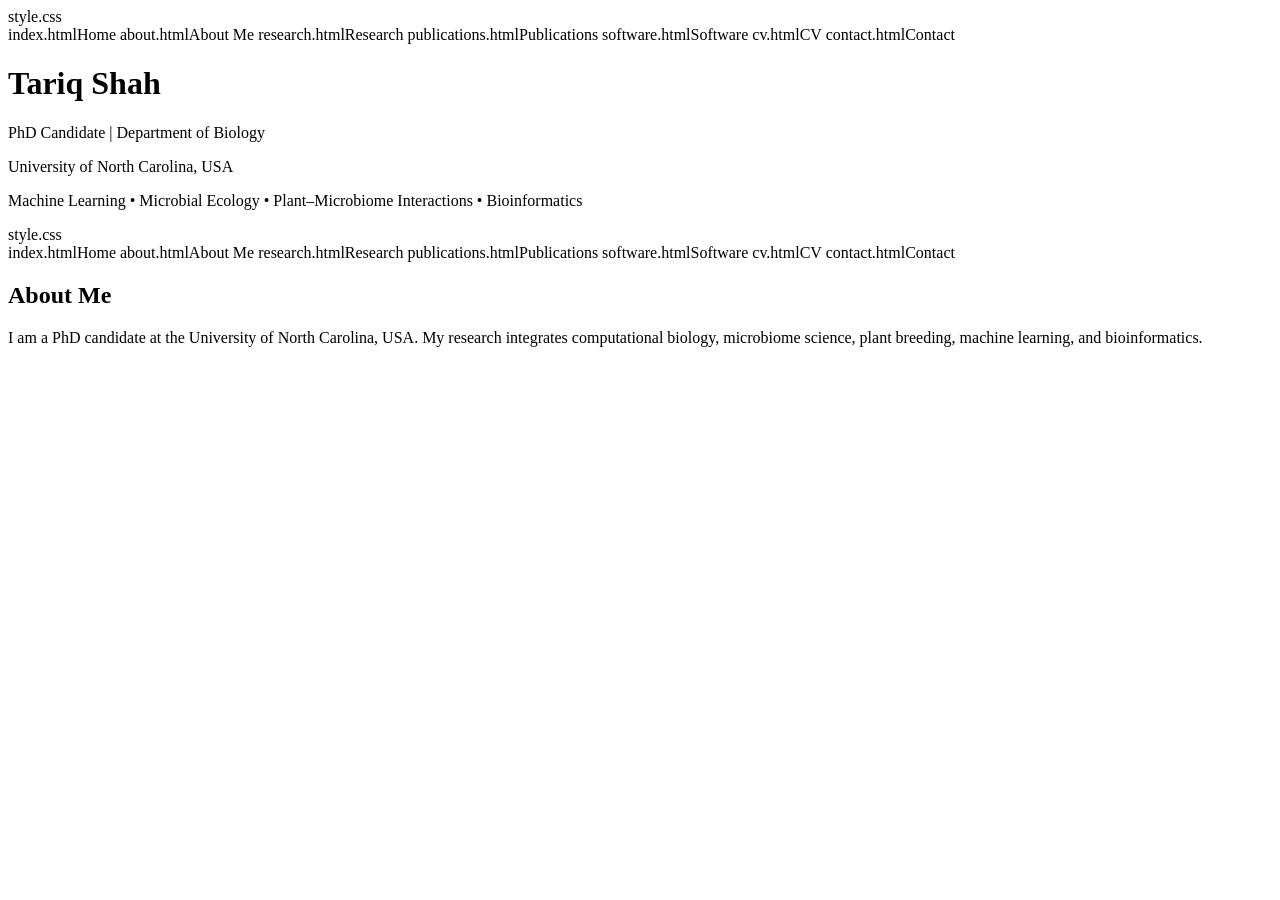
==== index.html @ 547ec98b "Update index.html" ====
<!DOCTYPE html>
<html>

<head>
<title>Tariq Shah</title>
style.css
</head>

<body>

<div class="navbar">

index.htmlHome</a>

about.htmlAbout Me</a>

research.htmlResearch</a>

publications.htmlPublications</a>

software.htmlSoftware</a>

cv.htmlCV</a>

contact.htmlContact</a>

</div>

<div class="container">

<h1>Tariq Shah</h1>

<p>
PhD Candidate | Department of Biology
</p>

<p>
University of North Carolina, USA
</p>

<p>
Machine Learning • Microbial Ecology • Plant–Microbiome Interactions • Bioinformatics
</p>

</div>

</body>
</html>

<!DOCTYPE html>
<html>

<head>
<title>About</title>
style.css
</head>

<body>

<div class="navbar">
index.htmlHome</a>
about.htmlAbout Me</a>
research.htmlResearch</a>
publications.htmlPublications</a>
software.htmlSoftware</a>
cv.htmlCV</a>
contact.htmlContact</a>
</div>

<div class="container">

<h2>About Me</h2>

<p>
I am a PhD candidate at the University of North Carolina, USA.
My research integrates computational biology, microbiome science,
plant breeding, machine learning, and bioinformatics.
</p>

</div>

</body>
</html>
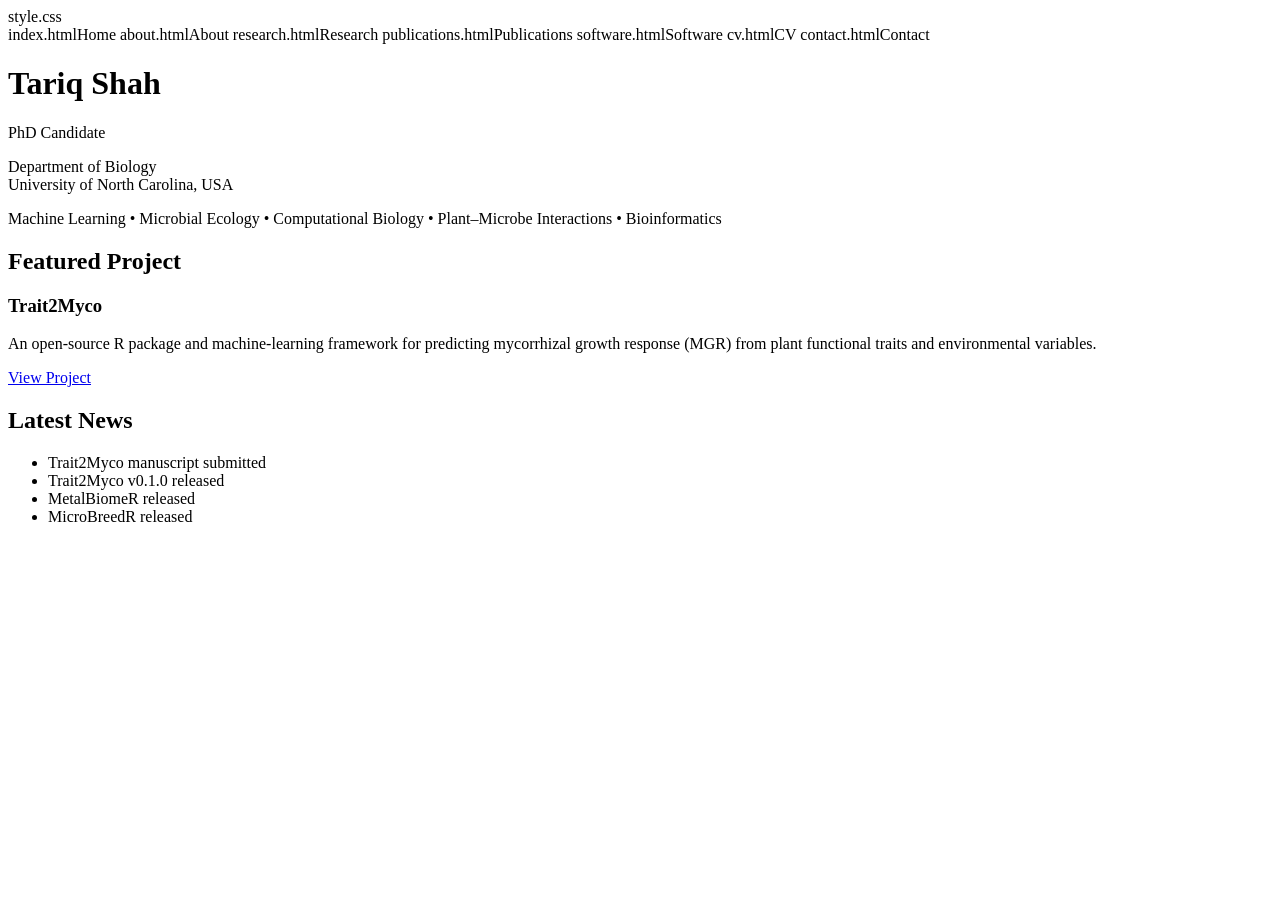
==== commit 0d0a84bb: "Update index.html" ====
--- a/index.html
+++ b/index.html
@@ -9,57 +9,8 @@
 <body>
 
 <div class="navbar">
-
 index.htmlHome</a>
-
-about.htmlAbout Me</a>
-
-research.htmlResearch</a>
-
-publications.htmlPublications</a>
-
-software.htmlSoftware</a>
-
-cv.htmlCV</a>
-
-contact.htmlContact</a>
-
-</div>
-
-<div class="container">
-
-<h1>Tariq Shah</h1>
-
-<p>
-PhD Candidate | Department of Biology
-</p>
-
-<p>
-University of North Carolina, USA
-</p>
-
-<p>
-Machine Learning • Microbial Ecology • Plant–Microbiome Interactions • Bioinformatics
-</p>
-
-</div>
-
-</body>
-</html>
-
-<!DOCTYPE html>
-<html>
-
-<head>
-<title>About</title>
-style.css
-</head>
-
-<body>
-
-<div class="navbar">
-index.htmlHome</a>
-about.htmlAbout Me</a>
+about.htmlAbout</a>
 research.htmlResearch</a>
 publications.htmlPublications</a>
 software.htmlSoftware</a>
@@ -69,16 +20,52 @@
 
 <div class="container">
 
-<h2>About Me</h2>
+<h1>Tariq Shah</h1>
 
 <p>
-I am a PhD candidate at the University of North Carolina, USA.
-My research integrates computational biology, microbiome science,
-plant breeding, machine learning, and bioinformatics.
+PhD Candidate
 </p>
+
+<p>
+Department of Biology<br>
+University of North Carolina, USA
+</p>
+
+<p>
+Machine Learning • Microbial Ecology • Computational Biology •
+Plant–Microbe Interactions • Bioinformatics
+</p>
+
+<h2>Featured Project</h2>
+
+<div class="card">
+
+<h3>Trait2Myco</h3>
+
+<p>
+An open-source R package and machine-learning framework
+for predicting mycorrhizal growth response (MGR)
+from plant functional traits and environmental variables.
+</p>
+
+<p>
+<a href="https://github.com/tariq6640/Trait2Myco">
+View Project
+</a>
+</p>
+
+</div>
+
+<h2>Latest News</h2>
+
+<ul>
+<li>Trait2Myco manuscript submitted</li>
+<li>Trait2Myco v0.1.0 released</li>
+<li>MetalBiomeR released</li>
+<li>MicroBreedR released</li>
+</ul>
 
 </div>
 
 </body>
 </html>
-
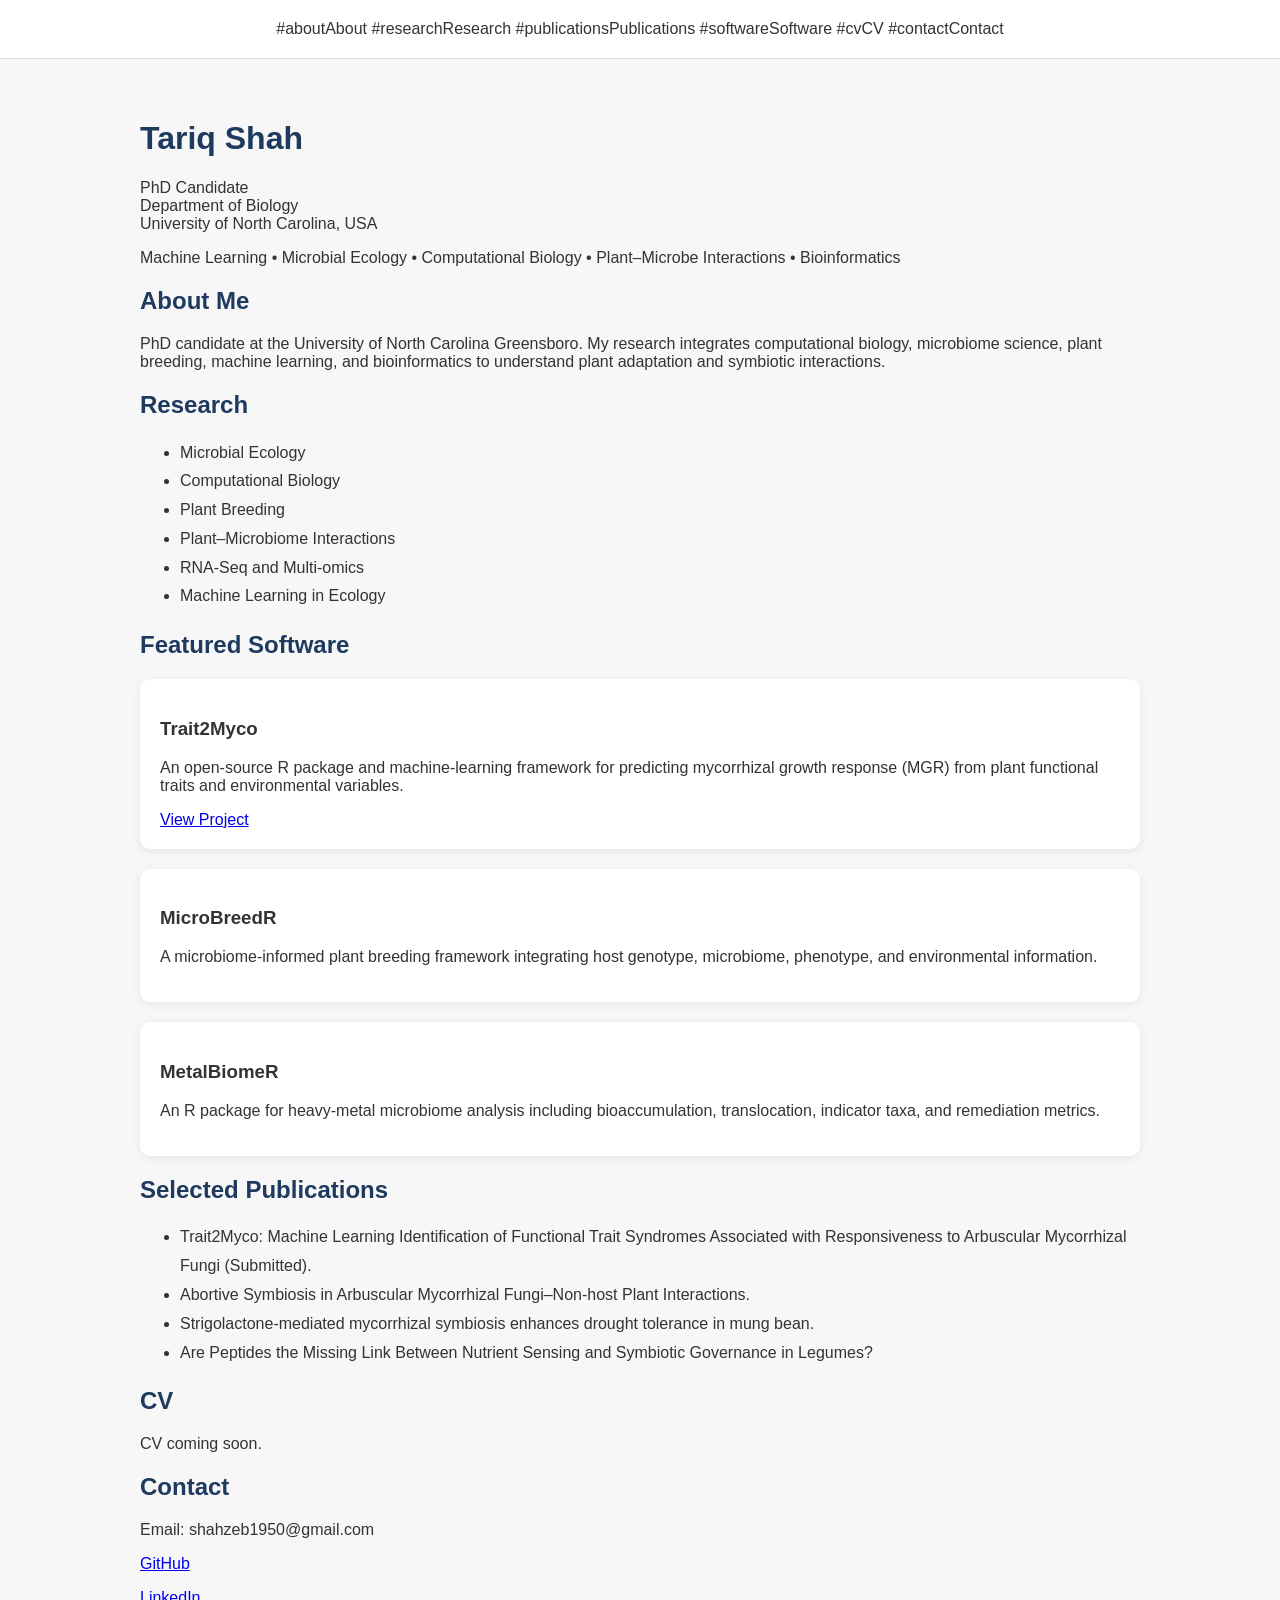
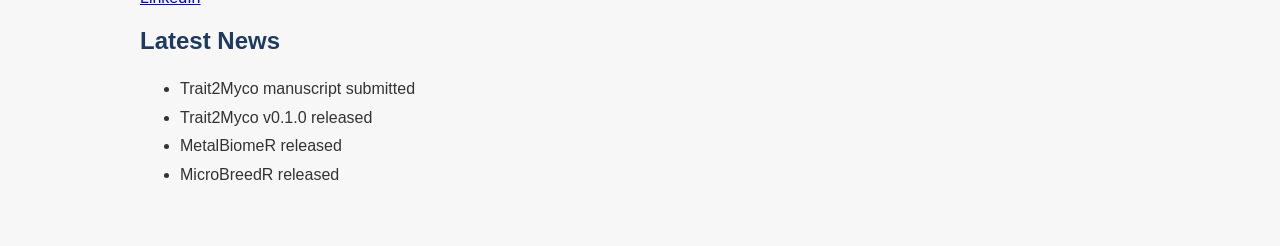
==== commit 5fd2d8f2: "Update index.html" ====
--- a/index.html
+++ b/index.html
@@ -1,21 +1,74 @@
 <!DOCTYPE html>
-<html>
-
+<html lang="en">
 <head>
+<meta charset="UTF-8">
+<meta name="viewport" content="width=device-width, initial-scale=1.0">
 <title>Tariq Shah</title>
-style.css
+
+<style>
+
+body{
+    font-family: Arial, sans-serif;
+    margin: 0;
+    background: #f7f7f7;
+    color: #333;
+}
+
+.navbar{
+    background:white;
+    border-bottom:1px solid #ddd;
+    display:flex;
+    justify-content:center;
+    gap:35px;
+    padding:20px;
+    position:sticky;
+    top:0;
+}
+
+.navbar a{
+    text-decoration:none;
+    color:#2c3e50;
+    font-weight:bold;
+}
+
+.navbar a:hover{
+    color:#0077b6;
+}
+
+.container{
+    max-width:1000px;
+    margin:auto;
+    padding:40px;
+}
+
+.card{
+    background:white;
+    border-radius:10px;
+    padding:20px;
+    margin:20px 0;
+    box-shadow:0 2px 10px rgba(0,0,0,0.08);
+}
+
+h1,h2{
+    color:#1e3a5f;
+}
+
+ul{
+    line-height:1.8;
+}
+
+</style>
 </head>
 
 <body>
 
 <div class="navbar">
-index.htmlHome</a>
-about.htmlAbout</a>
-research.htmlResearch</a>
-publications.htmlPublications</a>
-software.htmlSoftware</a>
-cv.htmlCV</a>
-contact.htmlContact</a>
+#aboutAbout</a>
+#researchResearch</a>
+#publicationsPublications</a>
+#softwareSoftware</a>
+#cvCV</a>
+#contactContact</a>
 </div>
 
 <div class="container">
@@ -23,10 +76,7 @@
 <h1>Tariq Shah</h1>
 
 <p>
-PhD Candidate
-</p>
-
-<p>
+PhD Candidate<br>
 Department of Biology<br>
 University of North Carolina, USA
 </p>
@@ -36,25 +86,105 @@
 Plant–Microbe Interactions • Bioinformatics
 </p>
 
-<h2>Featured Project</h2>
+<section id="about">
+
+<h2>About Me</h2>
+
+<p>
+PhD candidate at the University of North Carolina Greensboro.
+My research integrates computational biology, microbiome science,
+plant breeding, machine learning, and bioinformatics to understand
+plant adaptation and symbiotic interactions.
+</p>
+
+</section>
+
+<section id="research">
+
+<h2>Research</h2>
+
+<ul>
+<li>Microbial Ecology</li>
+<li>Computational Biology</li>
+<li>Plant Breeding</li>
+<li>Plant–Microbiome Interactions</li>
+<li>RNA-Seq and Multi-omics</li>
+<li>Machine Learning in Ecology</li>
+</ul>
+
+</section>
+
+<section id="software">
+
+<h2>Featured Software</h2>
 
 <div class="card">
-
 <h3>Trait2Myco</h3>
-
-<p>
-An open-source R package and machine-learning framework
-for predicting mycorrhizal growth response (MGR)
-from plant functional traits and environmental variables.
-</p>
-
-<p>
-<a href="https://github.com/tariq6640/Trait2Myco">
-View Project
-</a>
-</p>
-
-</div>
+<p>
+An open-source R package and machine-learning framework for predicting mycorrhizal growth response (MGR) from plant functional traits and environmental variables.
+</p>
+<a href="https://github.com/tariq6640/Trait2Myco">View Project</a>
+</div>
+
+<div class="card">
+<h3>MicroBreedR</h3>
+<p>
+A microbiome-informed plant breeding framework integrating host genotype, microbiome, phenotype, and environmental information.
+</p>
+</div>
+
+<div class="card">
+<h3>MetalBiomeR</h3>
+<p>
+An R package for heavy-metal microbiome analysis including bioaccumulation, translocation, indicator taxa, and remediation metrics.
+</p>
+</div>
+
+</section>
+
+<section id="publications">
+
+<h2>Selected Publications</h2>
+
+<ul>
+<li>Trait2Myco: Machine Learning Identification of Functional Trait Syndromes Associated with Responsiveness to Arbuscular Mycorrhizal Fungi (Submitted).</li>
+
+<li>Abortive Symbiosis in Arbuscular Mycorrhizal Fungi–Non-host Plant Interactions.</li>
+
+<li>Strigolactone-mediated mycorrhizal symbiosis enhances drought tolerance in mung bean.</li>
+
+<li>Are Peptides the Missing Link Between Nutrient Sensing and Symbiotic Governance in Legumes?</li>
+</ul>
+
+</section>
+
+<section id="cv">
+
+<h2>CV</h2>
+
+<p>
+CV coming soon.
+</p>
+
+</section>
+
+<section id="contact">
+
+<h2>Contact</h2>
+
+<p>Email: shahzeb1950@gmail.com</p>
+
+<p>
+<a href="https://github.com/tariq6640">GitHub</a>
+</p>
+
+<p>
+<a href="https://linkedin.com/in/shah-tariq-340b143a9">LinkedIn</a>
+</p>
+
+</section>
+
+<section>
 
 <h2>Latest News</h2>
 
@@ -65,6 +195,8 @@
 <li>MicroBreedR released</li>
 </ul>
 
+</section>
+
 </div>
 
 </body>
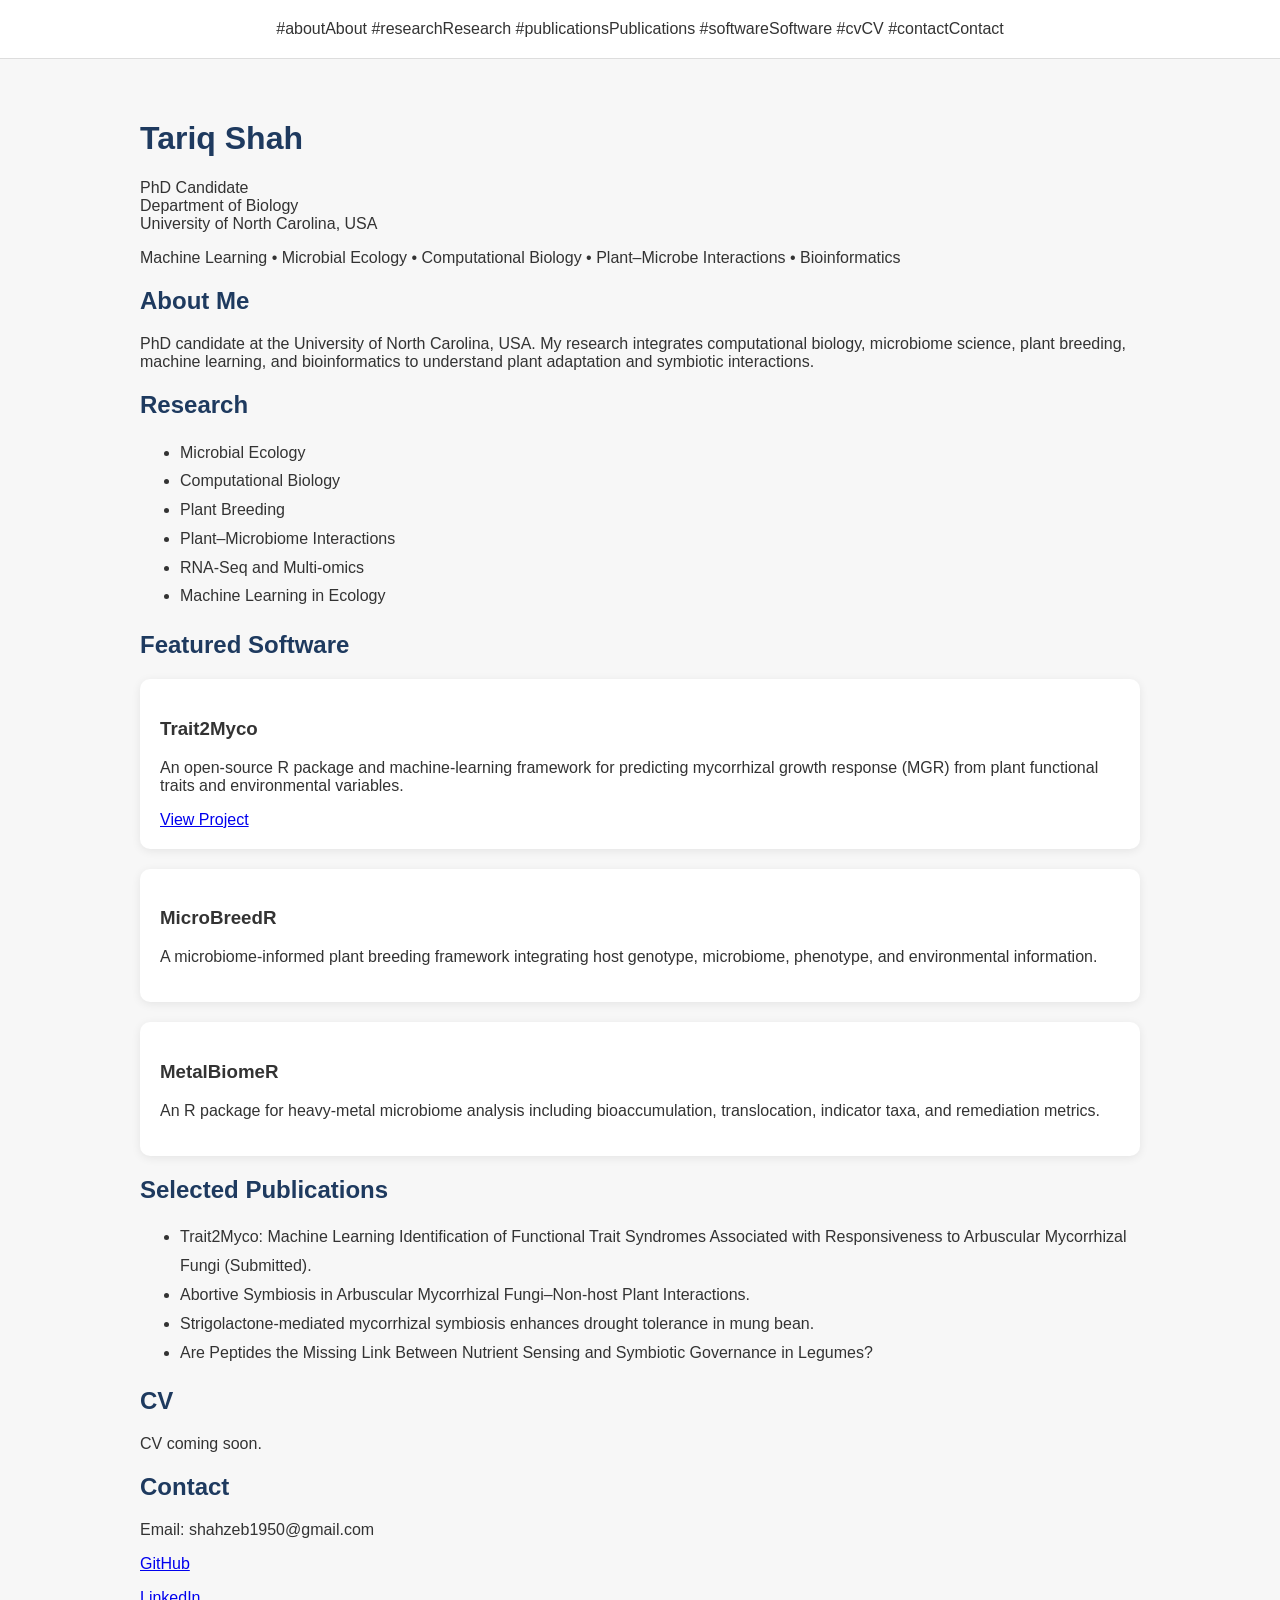
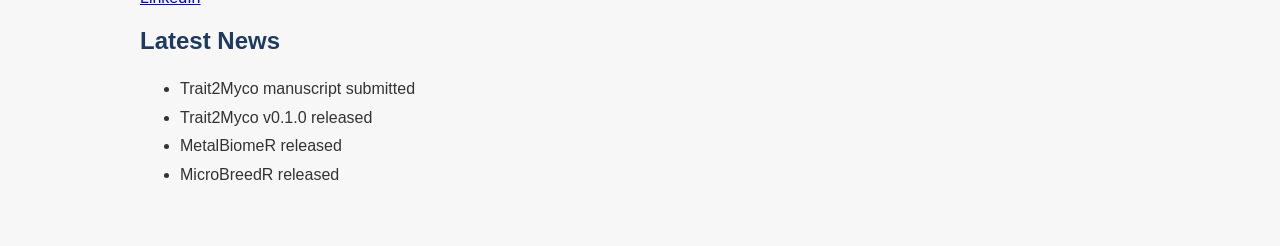
==== commit 8c335cd2: "Update index.html" ====
--- a/index.html
+++ b/index.html
@@ -91,7 +91,7 @@
 <h2>About Me</h2>
 
 <p>
-PhD candidate at the University of North Carolina Greensboro.
+PhD candidate at the University of North Carolina, USA.
 My research integrates computational biology, microbiome science,
 plant breeding, machine learning, and bioinformatics to understand
 plant adaptation and symbiotic interactions.
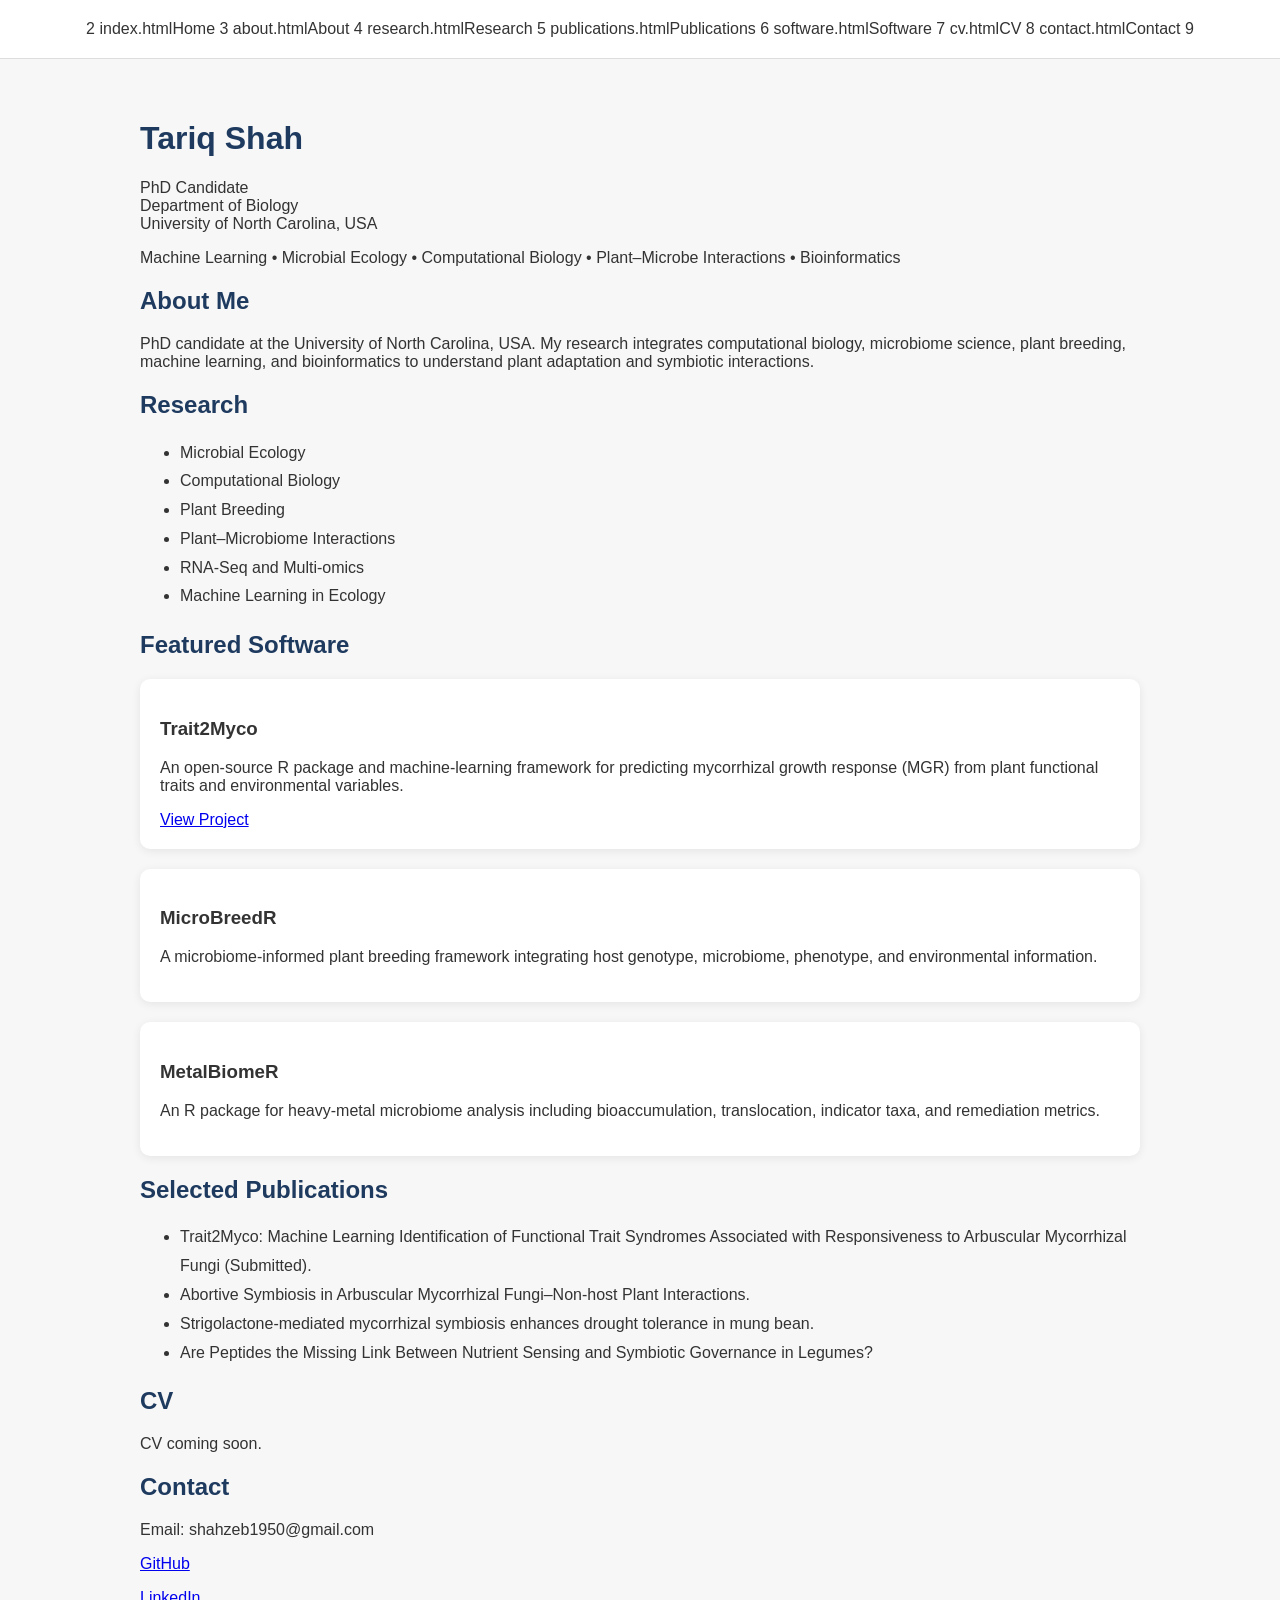
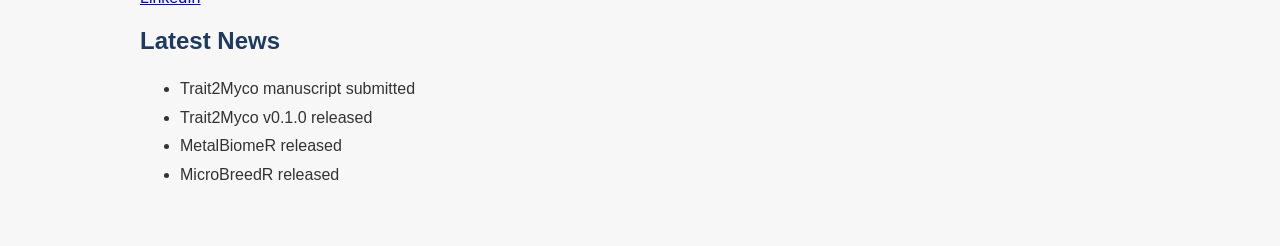
==== commit 0587c863: "Update index.html" ====
--- a/index.html
+++ b/index.html
@@ -19,7 +19,7 @@
     border-bottom:1px solid #ddd;
     display:flex;
     justify-content:center;
-    gap:35px;
+    gap:40px;
     padding:20px;
     position:sticky;
     top:0;
@@ -28,6 +28,7 @@
 .navbar a{
     text-decoration:none;
     color:#2c3e50;
+    font-size:18px;
     font-weight:bold;
 }
 
@@ -63,12 +64,21 @@
 <body>
 
 <div class="navbar">
-#aboutAbout</a>
-#researchResearch</a>
-#publicationsPublications</a>
-#softwareSoftware</a>
-#cvCV</a>
-#contactContact</a>
+2
+index.htmlHome</a>
+3
+about.htmlAbout</a>
+4
+research.htmlResearch</a>
+5
+publications.htmlPublications</a>
+6
+software.htmlSoftware</a>
+7
+cv.htmlCV</a>
+8
+contact.htmlContact</a>
+9
 </div>
 
 <div class="container">
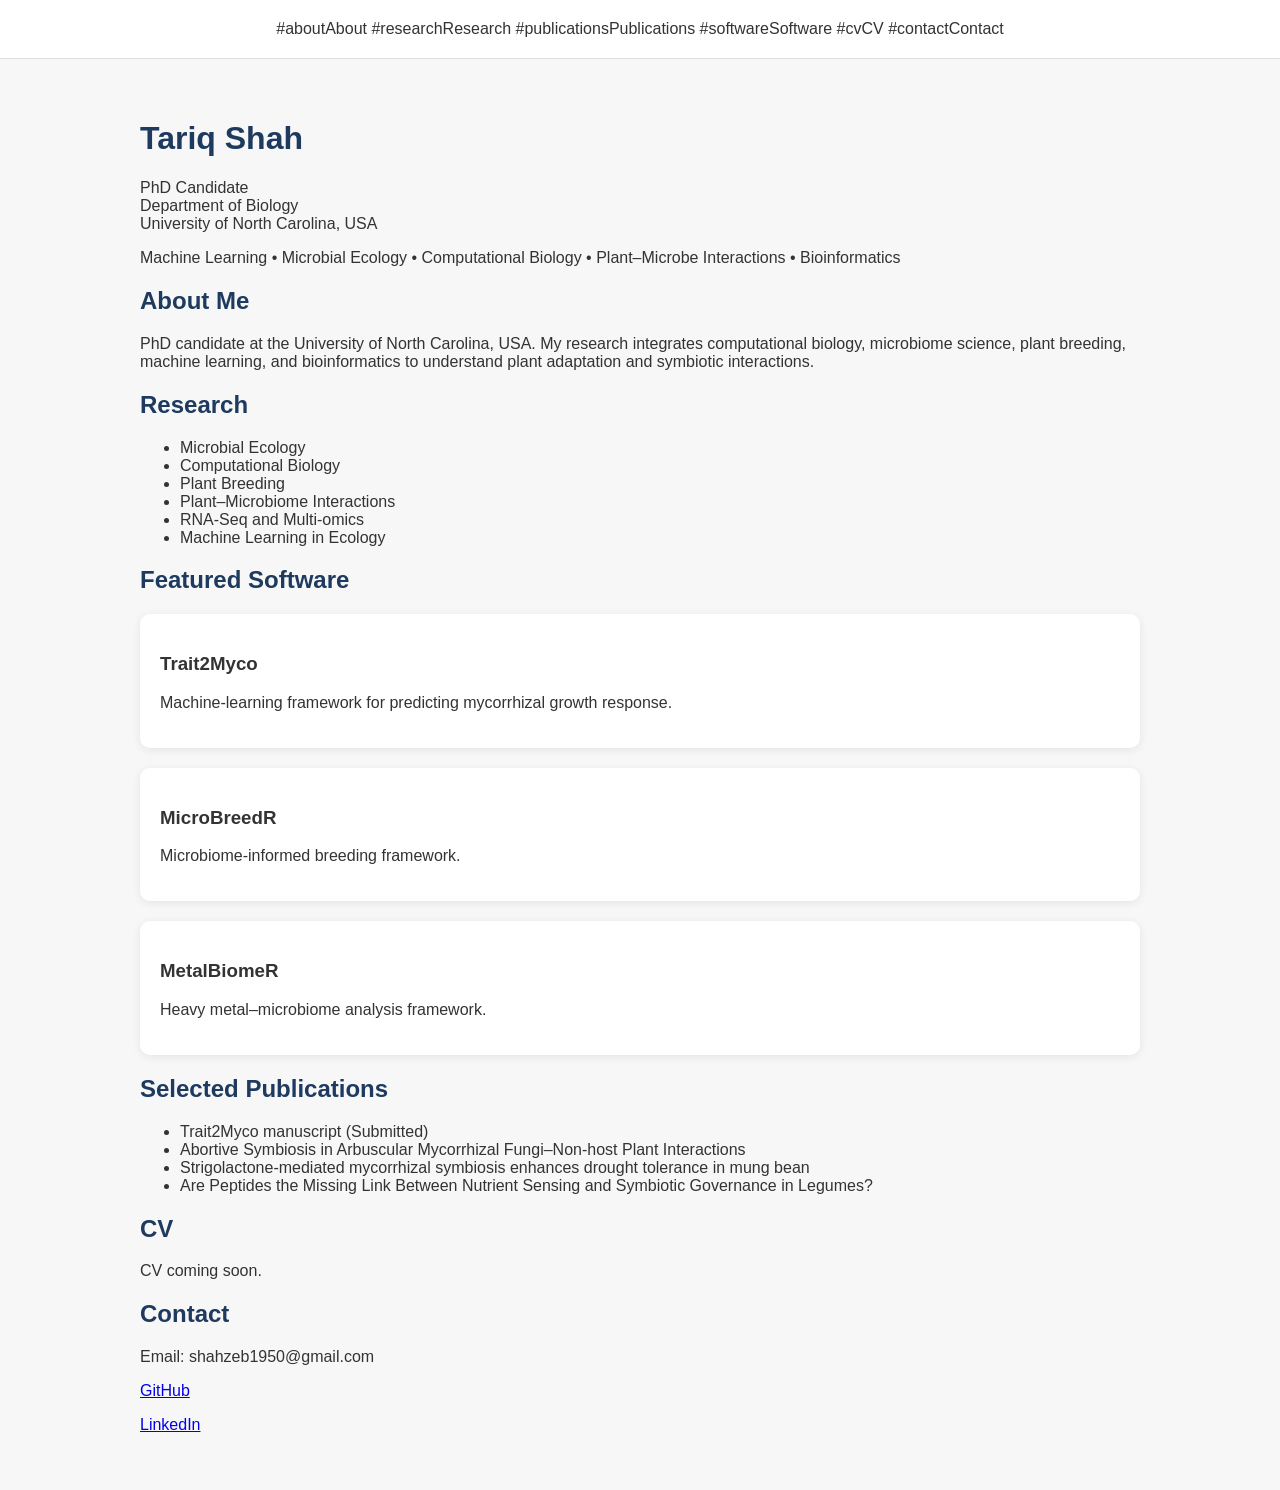
==== commit 0d7346f4: "Update index.html" ====
--- a/index.html
+++ b/index.html
@@ -9,9 +9,9 @@
 
 body{
     font-family: Arial, sans-serif;
-    margin: 0;
-    background: #f7f7f7;
-    color: #333;
+    margin:0;
+    background:#f7f7f7;
+    color:#333;
 }
 
 .navbar{
@@ -21,8 +21,6 @@
     justify-content:center;
     gap:40px;
     padding:20px;
-    position:sticky;
-    top:0;
 }
 
 .navbar a{
@@ -54,31 +52,19 @@
     color:#1e3a5f;
 }
 
-ul{
-    line-height:1.8;
-}
+</style>
 
-</style>
 </head>
 
 <body>
 
 <div class="navbar">
-2
-index.htmlHome</a>
-3
-about.htmlAbout</a>
-4
-research.htmlResearch</a>
-5
-publications.htmlPublications</a>
-6
-software.htmlSoftware</a>
-7
-cv.htmlCV</a>
-8
-contact.htmlContact</a>
-9
+#aboutAbout</a>
+#researchResearch</a>
+#publicationsPublications</a>
+#softwareSoftware</a>
+#cvCV</a>
+#contactContact</a>
 </div>
 
 <div class="container">
@@ -97,7 +83,6 @@
 </p>
 
 <section id="about">
-
 <h2>About Me</h2>
 
 <p>
@@ -106,11 +91,9 @@
 plant breeding, machine learning, and bioinformatics to understand
 plant adaptation and symbiotic interactions.
 </p>
-
 </section>
 
 <section id="research">
-
 <h2>Research</h2>
 
 <ul>
@@ -121,65 +104,52 @@
 <li>RNA-Seq and Multi-omics</li>
 <li>Machine Learning in Ecology</li>
 </ul>
-
 </section>
 
 <section id="software">
-
 <h2>Featured Software</h2>
 
 <div class="card">
 <h3>Trait2Myco</h3>
 <p>
-An open-source R package and machine-learning framework for predicting mycorrhizal growth response (MGR) from plant functional traits and environmental variables.
+Machine-learning framework for predicting mycorrhizal growth response.
 </p>
-<a href="https://github.com/tariq6640/Trait2Myco">View Project</a>
 </div>
 
 <div class="card">
 <h3>MicroBreedR</h3>
 <p>
-A microbiome-informed plant breeding framework integrating host genotype, microbiome, phenotype, and environmental information.
+Microbiome-informed breeding framework.
 </p>
 </div>
 
 <div class="card">
 <h3>MetalBiomeR</h3>
 <p>
-An R package for heavy-metal microbiome analysis including bioaccumulation, translocation, indicator taxa, and remediation metrics.
+Heavy metal–microbiome analysis framework.
 </p>
 </div>
 
 </section>
 
 <section id="publications">
-
 <h2>Selected Publications</h2>
 
 <ul>
-<li>Trait2Myco: Machine Learning Identification of Functional Trait Syndromes Associated with Responsiveness to Arbuscular Mycorrhizal Fungi (Submitted).</li>
-
-<li>Abortive Symbiosis in Arbuscular Mycorrhizal Fungi–Non-host Plant Interactions.</li>
-
-<li>Strigolactone-mediated mycorrhizal symbiosis enhances drought tolerance in mung bean.</li>
-
+<li>Trait2Myco manuscript (Submitted)</li>
+<li>Abortive Symbiosis in Arbuscular Mycorrhizal Fungi–Non-host Plant Interactions</li>
+<li>Strigolactone-mediated mycorrhizal symbiosis enhances drought tolerance in mung bean</li>
 <li>Are Peptides the Missing Link Between Nutrient Sensing and Symbiotic Governance in Legumes?</li>
 </ul>
 
 </section>
 
 <section id="cv">
-
 <h2>CV</h2>
-
-<p>
-CV coming soon.
-</p>
-
+<p>CV coming soon.</p>
 </section>
 
 <section id="contact">
-
 <h2>Contact</h2>
 
 <p>Email: shahzeb1950@gmail.com</p>
@@ -194,19 +164,6 @@
 
 </section>
 
-<section>
-
-<h2>Latest News</h2>
-
-<ul>
-<li>Trait2Myco manuscript submitted</li>
-<li>Trait2Myco v0.1.0 released</li>
-<li>MetalBiomeR released</li>
-<li>MicroBreedR released</li>
-</ul>
-
-</section>
-
 </div>
 
 </body>
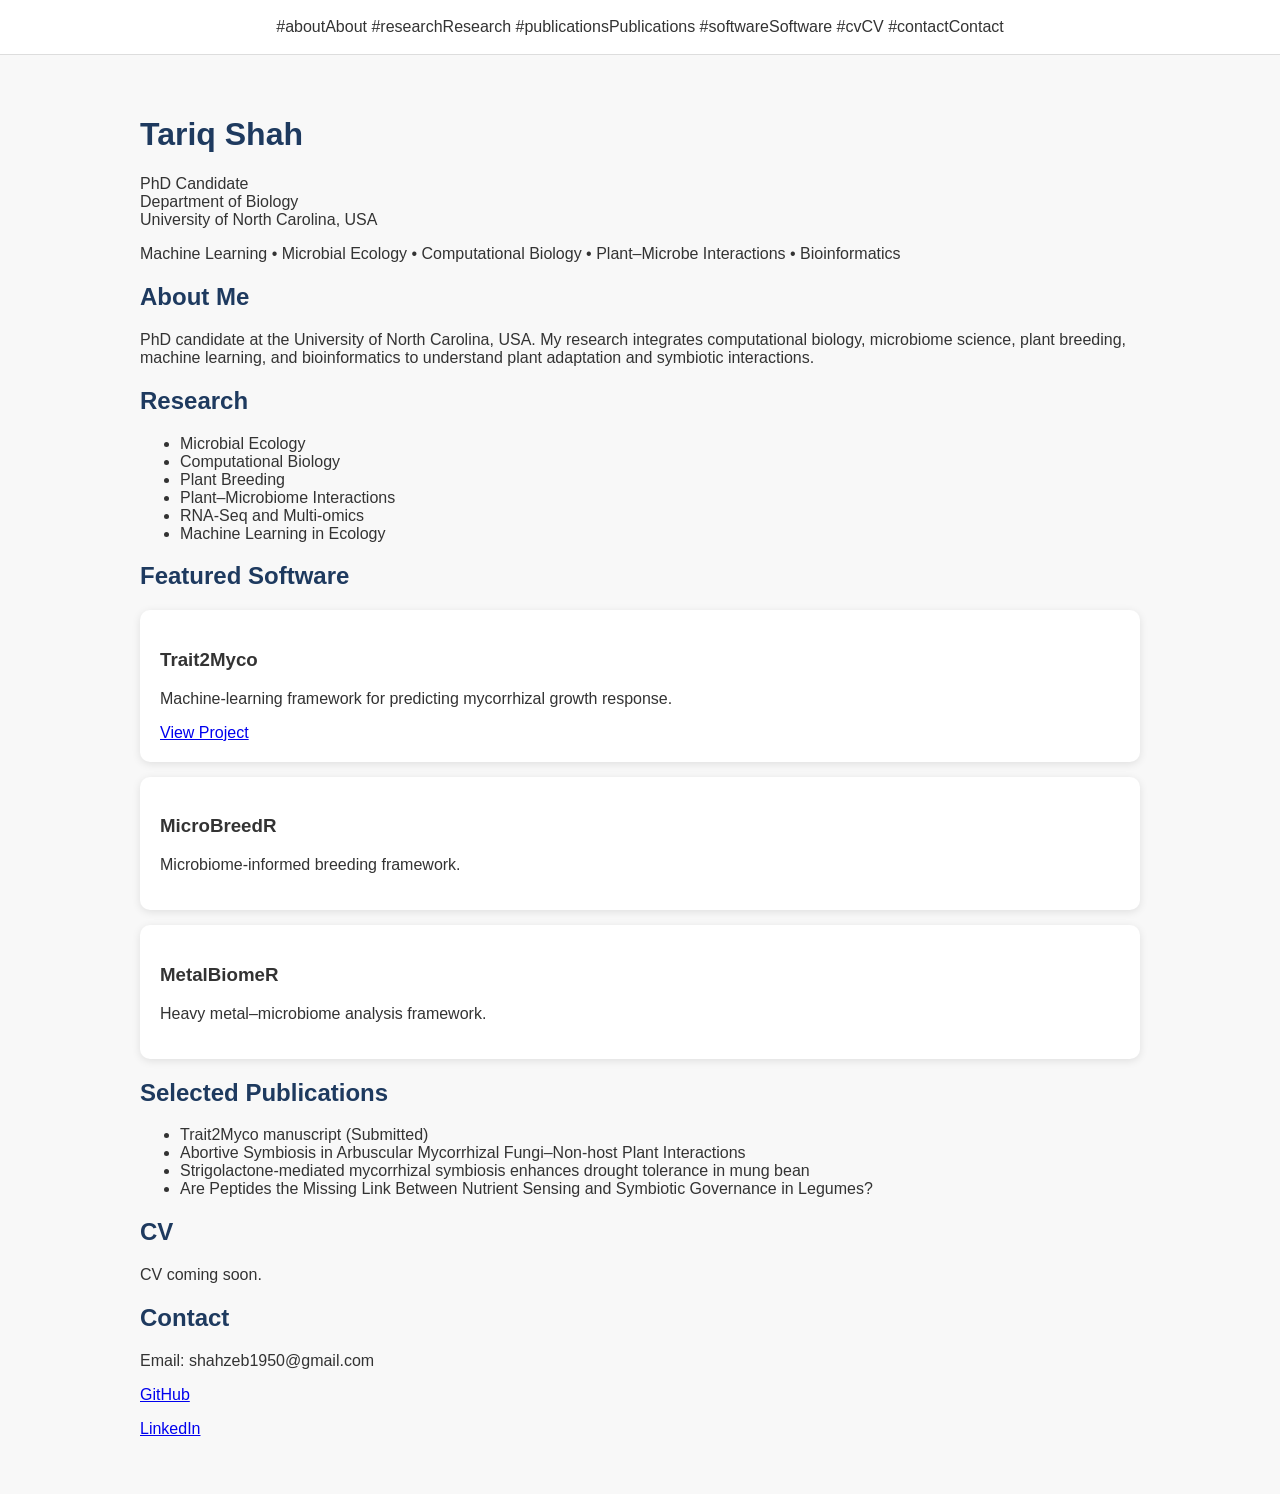
==== commit 24490e7b: "Update index.html" ====
--- a/index.html
+++ b/index.html
@@ -1,8 +1,7 @@
 <!DOCTYPE html>
-<html lang="en">
+<html>
 <head>
 <meta charset="UTF-8">
-<meta name="viewport" content="width=device-width, initial-scale=1.0">
 <title>Tariq Shah</title>
 
 <style>
@@ -10,7 +9,7 @@
 body{
     font-family: Arial, sans-serif;
     margin:0;
-    background:#f7f7f7;
+    background:#f8f8f8;
     color:#333;
 }
 
@@ -19,13 +18,13 @@
     border-bottom:1px solid #ddd;
     display:flex;
     justify-content:center;
-    gap:40px;
-    padding:20px;
+    gap:30px;
+    padding:18px;
 }
 
 .navbar a{
     text-decoration:none;
-    color:#2c3e50;
+    color:#1e3a5f;
     font-size:18px;
     font-weight:bold;
 }
@@ -44,8 +43,8 @@
     background:white;
     border-radius:10px;
     padding:20px;
-    margin:20px 0;
-    box-shadow:0 2px 10px rgba(0,0,0,0.08);
+    margin:15px 0;
+    box-shadow:0 2px 8px rgba(0,0,0,0.1);
 }
 
 h1,h2{
@@ -83,6 +82,7 @@
 </p>
 
 <section id="about">
+
 <h2>About Me</h2>
 
 <p>
@@ -91,9 +91,11 @@
 plant breeding, machine learning, and bioinformatics to understand
 plant adaptation and symbiotic interactions.
 </p>
+
 </section>
 
 <section id="research">
+
 <h2>Research</h2>
 
 <ul>
@@ -104,35 +106,48 @@
 <li>RNA-Seq and Multi-omics</li>
 <li>Machine Learning in Ecology</li>
 </ul>
+
 </section>
 
 <section id="software">
+
 <h2>Featured Software</h2>
 
 <div class="card">
 <h3>Trait2Myco</h3>
+
 <p>
 Machine-learning framework for predicting mycorrhizal growth response.
 </p>
+
+<a href="https://github.com/tariq6640/Trait2Myco">
+View Project
+</a>
+
 </div>
 
 <div class="card">
 <h3>MicroBreedR</h3>
+
 <p>
 Microbiome-informed breeding framework.
 </p>
+
 </div>
 
 <div class="card">
 <h3>MetalBiomeR</h3>
+
 <p>
 Heavy metal–microbiome analysis framework.
 </p>
+
 </div>
 
 </section>
 
 <section id="publications">
+
 <h2>Selected Publications</h2>
 
 <ul>
@@ -145,11 +160,17 @@
 </section>
 
 <section id="cv">
+
 <h2>CV</h2>
-<p>CV coming soon.</p>
+
+<p>
+CV coming soon.
+</p>
+
 </section>
 
 <section id="contact">
+
 <h2>Contact</h2>
 
 <p>Email: shahzeb1950@gmail.com</p>
